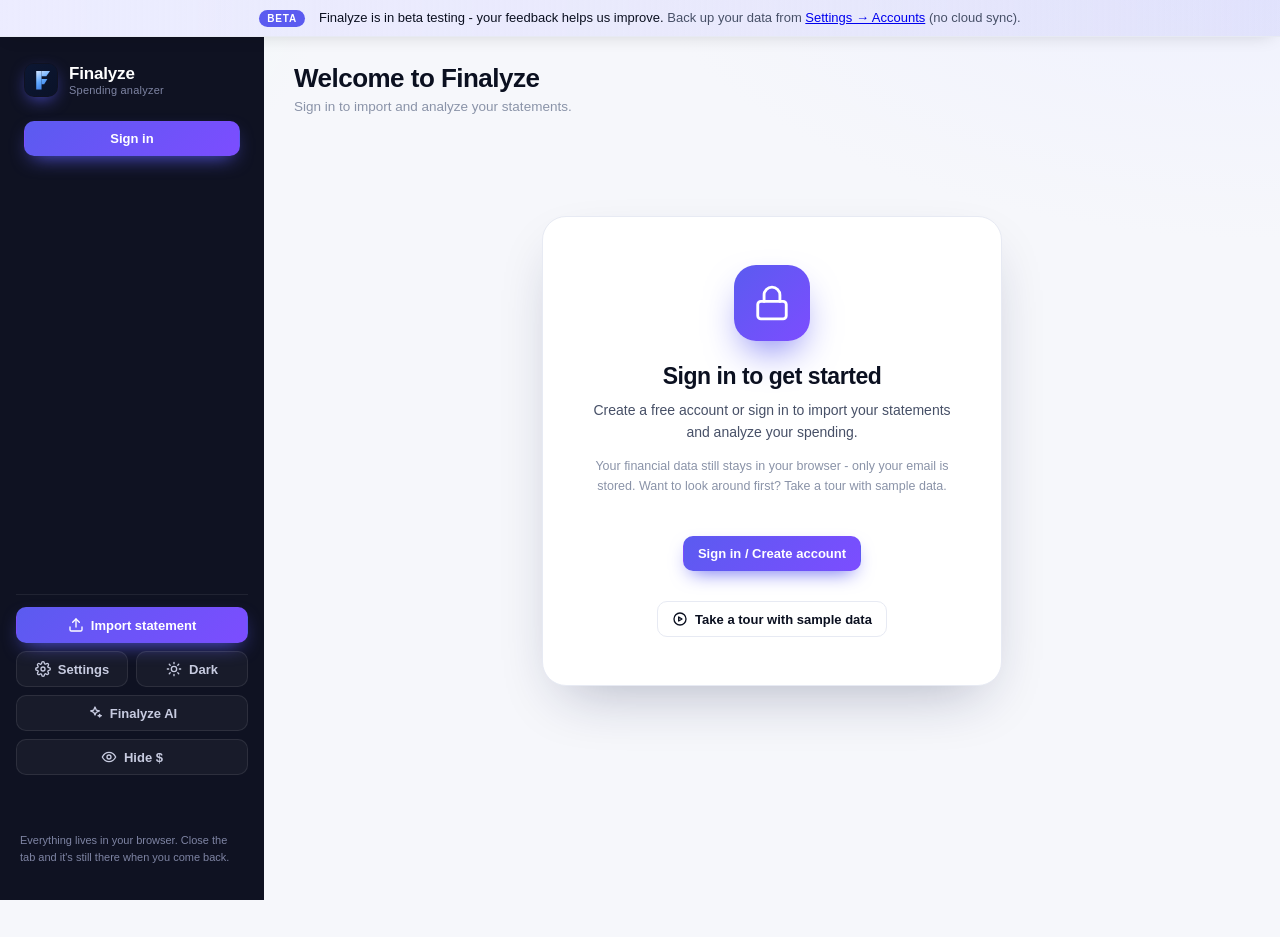
==== app/index.html @ c981ef07 "fix(charts): theme all charts on toggle + readable trend ticks (P1-2, P1-3) P1-2: cardmemberBar (and" ====
<!DOCTYPE html>
<html lang="en">
<head>
  <meta charset="UTF-8" />
  <base href="/" />
  <meta name="viewport" content="width=device-width, initial-scale=1.0" />
  <title>Finalyze - Spending Analyzer</title>
  <link rel="icon" type="image/svg+xml" href="assets/icon.svg" />
  <link rel="apple-touch-icon" href="assets/icon.svg" />
  <link rel="manifest" href="manifest.webmanifest" />
  <meta name="theme-color" content="#0a1228" />
  <meta name="description" content="Analyze your bank and credit-card spending locally in your browser. No uploads, no accounts needed to explore. Optional private AI for help with categories and questions." />
  <meta http-equiv="Content-Security-Policy" content="default-src 'self'; script-src 'self' https://cdn.jsdelivr.net https://esm.run 'wasm-unsafe-eval' 'unsafe-eval'; style-src 'self' 'unsafe-inline'; img-src 'self' data: blob:; connect-src 'self' https://*.supabase.co wss://*.supabase.co https://buy.stripe.com https://billing.stripe.com https://cdn.jsdelivr.net https://esm.run https://huggingface.co https://*.huggingface.co https://*.hf.co https://raw.githubusercontent.com; frame-src https://buy.stripe.com https://billing.stripe.com; worker-src 'self' blob:; base-uri 'self'; form-action 'self'; object-src 'none'" />
  <meta http-equiv="X-Frame-Options" content="SAMEORIGIN" />
  <meta name="referrer" content="strict-origin-when-cross-origin" />
  <meta http-equiv="Permissions-Policy" content="camera=(), microphone=(), geolocation=()" />
  <link rel="stylesheet" href="vendor/gridstack.min.css" />
  <link rel="stylesheet" href="styles.css?v=131" />
</head>
<body>
  <div id="betaBanner" class="beta-banner" hidden>
    <span class="beta-badge">Beta</span>
    <span class="beta-text">Finalyze is in beta testing - your feedback helps us improve. <span class="beta-hint">Back up your data from <a href="#" data-settings-tab="accounts">Settings → Accounts</a> (no cloud sync).</span></span>
    <button type="button" class="btn sm" id="betaTicketBtn" hidden>Submit feedback</button>
  </div>
  <div class="shell">
    <!-- ============ Sidebar ============ -->
    <aside class="sidebar">
      <a class="brand" href="/" title="Back to home">
        <span class="logo">
          <img src="assets/icon.svg" alt="Finalyze" />
        </span>
        <span class="name">Finalyze<small>Spending analyzer</small></span>
        <span class="pro-badge" id="proBadge" hidden>PRO</span>
      </a>

      <div id="accountSlotTop" class="account-slot-top"></div>

      <nav class="nav" id="nav"></nav>

      <div class="side-spacer"></div>

      <div class="side-foot">
        <label class="btn primary">
          <svg viewBox="0 0 24 24" fill="none" stroke="currentColor" stroke-width="2" stroke-linecap="round" stroke-linejoin="round"><path d="M21 15v4a2 2 0 0 1-2 2H5a2 2 0 0 1-2-2v-4"/><polyline points="17 8 12 3 7 8"/><line x1="12" y1="3" x2="12" y2="15"/></svg>
          Import statement
          <input type="file" id="fileInput" accept=".qfx,.ofx,.qbo,.csv,.pdf" multiple hidden />
        </label>
        <div class="side-actions">
          <button class="btn ghost" id="settingsBtn" title="Manage categories & widgets">
            <svg viewBox="0 0 24 24" fill="none" stroke="currentColor" stroke-width="2" stroke-linecap="round" stroke-linejoin="round"><circle cx="12" cy="12" r="3"/><path d="M19.4 15a1.65 1.65 0 0 0 .33 1.82l.06.06a2 2 0 1 1-2.83 2.83l-.06-.06a1.65 1.65 0 0 0-1.82-.33 1.65 1.65 0 0 0-1 1.51V21a2 2 0 0 1-4 0v-.09A1.65 1.65 0 0 0 9 19.4a1.65 1.65 0 0 0-1.82.33l-.06.06a2 2 0 1 1-2.83-2.83l.06-.06a1.65 1.65 0 0 0 .33-1.82 1.65 1.65 0 0 0-1.51-1H3a2 2 0 0 1 0-4h.09A1.65 1.65 0 0 0 4.6 9a1.65 1.65 0 0 0-.33-1.82l-.06-.06a2 2 0 1 1 2.83-2.83l.06.06a1.65 1.65 0 0 0 1.82.33H9a1.65 1.65 0 0 0 1-1.51V3a2 2 0 0 1 4 0v.09a1.65 1.65 0 0 0 1 1.51 1.65 1.65 0 0 0 1.82-.33l.06-.06a2 2 0 1 1 2.83 2.83l-.06.06a1.65 1.65 0 0 0-.33 1.82V9a1.65 1.65 0 0 0 1.51 1H21a2 2 0 0 1 0 4h-.09a1.65 1.65 0 0 0-1.51 1z"/></svg>
            Settings
          </button>
          <button class="btn ghost" id="themeBtn" title="Toggle theme">
            <svg id="themeIcon" viewBox="0 0 24 24" fill="none" stroke="currentColor" stroke-width="2" stroke-linecap="round" stroke-linejoin="round"><circle cx="12" cy="12" r="4"/><path d="M12 2v2M12 20v2M4.9 4.9l1.4 1.4M17.7 17.7l1.4 1.4M2 12h2M20 12h2M4.9 19.1l1.4-1.4M17.7 6.3l1.4-1.4"/></svg>
            <span id="themeLabel">Dark</span>
          </button>
        </div>
        <div id="aiSlot" class="side-actions"></div>
        <div class="side-actions">
          <button class="btn ghost" id="censorBtn" title="Hide all dollar amounts" style="flex:1">
            <svg id="censorIcon" viewBox="0 0 24 24" fill="none" stroke="currentColor" stroke-width="2" stroke-linecap="round" stroke-linejoin="round"><path d="M2 12s3.5-7 10-7 10 7 10 7-3.5 7-10 7S2 12 2 12z"/><circle cx="12" cy="12" r="3"/></svg>
            <span id="censorLabel">Hide $</span>
          </button>
        </div>
        <div id="upgradeSlot" class="upgrade-slot"></div>
        <div id="accountSlot" class="account-slot"></div>
        <p class="side-note">Everything lives in your browser. Close the tab and it's still there when you come back.</p>
      </div>
    </aside>

    <!-- ============ Main ============ -->
    <main>
      <div class="page-head">
        <div class="page-head-top">
          <button class="btn icon menu-btn" id="menuBtn" aria-label="Menu"><svg viewBox="0 0 24 24" fill="none" stroke="currentColor" stroke-width="2" stroke-linecap="round"><line x1="3" y1="6" x2="21" y2="6"/><line x1="3" y1="12" x2="21" y2="12"/><line x1="3" y1="18" x2="21" y2="18"/></svg></button>
          <a class="mobile-brand" href="/" title="Back to home">
            <span class="logo"><img src="assets/icon.svg" alt="" /></span>
            <span class="name">Finalyze</span>
          </a>
          <div class="page-head-copy">
            <h1>Spending overview</h1>
            <div class="sub" id="rangeSub">Import a bank statement to begin.</div>
          </div>
          <div class="page-head-actions">
            <button class="btn sm filters-toggle" id="filtersToggle" type="button" aria-expanded="true" hidden>
              <svg viewBox="0 0 24 24" fill="none" stroke="currentColor" stroke-width="2" stroke-linecap="round" stroke-linejoin="round"><polygon points="22 3 2 3 10 12.46 10 19 14 21 14 12.46 22 3"/></svg>
              <span id="filtersToggleLabel">Hide filters</span>
            </button>
            <button class="btn sm page-export-pdf" id="exportPdfBtn" type="button" title="Download dashboard as PDF" hidden>Export PDF</button>
          </div>
        </div>
        <div id="filterBanner" class="filter-banner" hidden></div>
        <div class="head-filters" id="headFilters" hidden>
          <div class="head-actions" id="dateControls">
            <div class="filter-group filter-group-period">
              <span class="filter-group-label">Period</span>
              <div class="filter-group-body">
                <select id="datePreset" title="Quick date range" aria-label="Quick date range">
                  <option value="">Custom range</option>
                </select>
                <div class="daterange">
                  <span class="dr-label">From</span>
                  <input type="date" id="dateFrom" title="From date" />
                  <span class="dr-sep">→</span>
                  <input type="date" id="dateTo" title="To date" />
                  <button class="btn sm" id="dateClear" title="Clear date filter">Clear dates</button>
                </div>
              </div>
            </div>
            <div class="filter-group filter-group-amount">
              <span class="filter-group-label">Amount</span>
              <div class="filter-group-body amountrange">
                <input type="number" id="amountMin" placeholder="Min" min="0" step="0.01" title="Minimum amount" />
                <span class="dr-sep">–</span>
                <input type="number" id="amountMax" placeholder="Max" min="0" step="0.01" title="Maximum amount" />
              </div>
            </div>
            <div class="filter-group filter-group-type">
              <span class="filter-group-label">Type</span>
              <div class="filter-group-body">
                <select id="flowFilter" title="Transaction type" aria-label="Transaction type">
                  <option value="all">All types</option>
                  <option value="spend">Spend only</option>
                  <option value="payment">Payments only</option>
                  <option value="refund">Refunds only</option>
                </select>
                <select id="accountFilter" title="Account" aria-label="Account" hidden></select>
              </div>
            </div>
            <div class="filter-group filter-group-tags">
              <span class="filter-group-label">Tags</span>
              <div class="filter-group-body">
                <label class="excl-toggle" id="exclTagWrap" title="Subtract business expenses and reimbursable amounts from spend totals and charts">
                  <input type="checkbox" id="exclTags" /> Exclude tagged
                </label>
              </div>
            </div>
            <div class="filter-group filter-group-actions">
              <span class="filter-group-label" aria-hidden="true">&nbsp;</span>
              <div class="filter-group-body">
                <button class="btn sm" id="txnFilterClear" title="Clear all dashboard and transaction filters">Clear filters</button>
              </div>
            </div>
          </div>
        </div>
      </div>

      <!-- Sign-in gate (shown when accounts are enabled and the user is signed out) -->
      <section id="authGate" class="dropzone" hidden>
        <div class="dz-inner">
          <span class="badge">
            <svg viewBox="0 0 24 24" fill="none" stroke="currentColor" stroke-width="1.8" stroke-linecap="round" stroke-linejoin="round"><rect x="3" y="11" width="18" height="11" rx="2"/><path d="M7 11V7a5 5 0 0 1 10 0v4"/></svg>
          </span>
          <h1>Sign in to get started</h1>
          <p>Create a free account or sign in to import your statements and analyze your spending.</p>
          <p class="muted">Your financial data still stays in your browser - only your email is stored. Want to look around first? Take a tour with sample data.</p>
          <div class="dz-actions">
            <button class="btn primary" id="gateSignIn" type="button">Sign in / Create account</button>
            <button class="btn" id="gateDemo" type="button">
              <svg viewBox="0 0 24 24" fill="none" stroke="currentColor" stroke-width="2" stroke-linecap="round" stroke-linejoin="round"><circle cx="12" cy="12" r="9"/><path d="m10 9 5 3-5 3z"/></svg>
              Take a tour with sample data
            </button>
          </div>
        </div>
      </section>

      <!-- Empty state -->
      <section id="empty" class="dropzone">
        <div class="dz-inner">
          <span class="badge">
            <svg viewBox="0 0 24 24" fill="none" stroke="currentColor" stroke-width="1.8" stroke-linecap="round" stroke-linejoin="round"><path d="M21 15v4a2 2 0 0 1-2 2H5a2 2 0 0 1-2-2v-4"/><polyline points="17 8 12 3 7 8"/><line x1="12" y1="3" x2="12" y2="15"/></svg>
          </span>
          <h1>Drop your bank export here</h1>
          <p>Drag a <code>.qfx</code>, <code>.ofx</code>, <code>.csv</code>, or <code>.pdf</code> file anywhere on this page, or use the button below.</p>
          <p class="muted">Works with exports from most banks (Amex, RBC, TD, Scotiabank, BMO, CIBC, Chase, and more). Everything stays on your machine - nothing is uploaded. Imports accumulate over time so you can compare month over month.</p>
          <div class="dz-actions">
            <label class="btn primary">
              <svg viewBox="0 0 24 24" fill="none" stroke="currentColor" stroke-width="2" stroke-linecap="round" stroke-linejoin="round"><path d="M21 15v4a2 2 0 0 1-2 2H5a2 2 0 0 1-2-2v-4"/><polyline points="17 8 12 3 7 8"/><line x1="12" y1="3" x2="12" y2="15"/></svg>
              Import statement
              <input type="file" id="fileInput2" accept=".qfx,.ofx,.qbo,.csv,.pdf" multiple hidden />
            </label>
            <button class="btn" id="demoStartBtn" type="button">
              <svg viewBox="0 0 24 24" fill="none" stroke="currentColor" stroke-width="2" stroke-linecap="round" stroke-linejoin="round"><circle cx="12" cy="12" r="9"/><path d="m10 9 5 3-5 3z"/></svg>
              Take a tour with sample data
            </button>
          </div>
          <p class="muted" style="margin-top:12px">Never used it before? The tour uses made-up April–June 2026 transactions so you can click around without importing anything real.</p>
        </div>
      </section>

      <!-- Dashboard -->
      <section id="dashboard" hidden>
        <div id="demoBanner" class="demo-banner" hidden></div>
        <div id="freeBanner" class="free-banner" hidden></div>
        <div id="sizeBanner" class="size-banner" hidden></div>
        <div id="widgets" class="grid-stack"></div>
      </section>

      <!-- Analysis (full-page views) -->
      <section id="analysis" hidden>
        <div id="analysisBody"></div>
      </section>

      <!-- Preferences -->
      <section id="prefs" hidden>
        <div class="panel span-2" id="set-category-apply">
          <div class="phead"><div><div class="eyebrow">Categories</div><h2>Changing categories</h2></div></div>
          <p class="muted" style="margin:0 0 14px">When you change a category in the transaction ledger or uncategorized queue, choose the default behavior. Bulk recategorize in the ledger always updates every selected merchant.</p>
          <label class="pref-row" for="categoryApplyMode">
            <span class="pref-label">Default when changing a category</span>
            <select id="categoryApplyMode">
              <option value="ask">Ask me each time</option>
              <option value="one">Always this transaction only</option>
              <option value="all">Always all transactions for this merchant</option>
            </select>
          </label>
        </div>

        <div class="panel span-2" id="set-categories">
          <div class="phead"><div><div class="eyebrow">Preferences</div><h2>Manage categories</h2></div></div>
          <p class="muted" style="margin:0 0 14px">Add your own categories and recolor any category. Built-in categories can be recolored; custom ones can be removed.</p>
          <div id="catManager"></div>
          <div class="add-cat">
            <input type="text" id="newCatName" placeholder="New category name" />
            <input type="color" id="newCatColor" value="#5b5bf0" />
            <select id="newCatType">
              <option value="spend">Spending</option>
              <option value="payment">Payment</option>
              <option value="refund">Refund</option>
            </select>
            <button class="btn primary" id="addCatBtn">Add category</button>
          </div>
        </div>

        <div class="panel span-2" id="set-rules">
          <div class="phead"><div><div class="eyebrow">Rules</div><h2>Auto-categorization rules <span class="pro-chip">Pro</span></h2></div><span class="hint">Run before built-in rules · drag to reorder</span></div>
          <p class="muted" style="margin:0 0 14px">Match merchant text with a regular expression and assign a category. Rules are checked top-to-bottom, before the built-in keyword rules. Merchant overrides still win.</p>
          <div id="ruleManager"></div>
        </div>

        <div class="panel span-2" id="set-sub-rules">
          <div class="phead"><div><div class="eyebrow">Rules</div><h2>Subscription rules <span class="pro-chip">Pro</span></h2></div><span class="hint">Flag recurring by keyword - any amount</span></div>
          <p class="muted" style="margin:0 0 14px">Match merchant text with a keyword or regular expression to always treat it as recurring/subscription in the Recurring widget - even when the charge amount changes each time (e.g. usage-based bills).</p>
          <div id="subRuleManager"></div>
        </div>

        <div class="panel span-2" id="set-merge-rules">
          <div class="phead"><div><div class="eyebrow">Rules</div><h2>Auto-merge rules <span class="pro-chip">Pro</span></h2></div><span class="hint">Fold matching merchants into one name</span></div>
          <p class="muted" style="margin:0 0 14px">Automatically combine differently-named merchants into a single canonical name on every import - e.g. match <code>AMZN|AMAZON</code> and merge into “Amazon”. Applies to all past and future transactions.</p>
          <div id="mergeRuleManager"></div>
        </div>

        <div class="panel span-2" id="set-cards">
          <div class="phead"><div><div class="eyebrow">Overview</div><h2>Custom cards <span class="pro-chip">Pro</span></h2></div><span class="hint">Shown in Spending overview · totalled for the selected period</span></div>
          <p class="muted" style="margin:0 0 14px">Build a KPI card from criteria on your transactions (e.g. Category is Health AND Description contains “cpap”). The card appears in the Spending overview and totals matching transactions for whatever period is selected (This Month, Last Year, a custom range…), with the period appended to its name.</p>
          <div id="cardManager"></div>
        </div>

        <div class="panel span-2" id="set-groups">
          <div class="phead"><div><div class="eyebrow">Groups</div><h2>Category groups</h2></div><span class="hint">Roll up categories for charts &amp; budgets</span></div>
          <p class="muted" style="margin:0 0 14px">Combine categories like Dining + Groceries into “Food”. Use the category chart’s Groups view to see rollups. Each category can belong to one group.</p>
          <div id="groupManager"></div>
        </div>

        <div class="panel span-2" id="set-budgets">
          <div class="phead"><div><div class="eyebrow">Budgets</div><h2>Monthly budgets</h2></div><span class="hint">Alerts when the current month exceeds the limit</span></div>
          <p class="muted" style="margin:0 0 14px">Set limits on groups (combined member spend) or individual categories not in a group.</p>
          <div id="budgetManager"></div>
        </div>

        <div class="panel" id="set-accounts">
          <div class="phead"><div><div class="eyebrow">Accounts</div><h2>Accounts &amp; storage</h2></div><span class="hint">Imports can be assigned to an account</span></div>
          <p class="muted" style="margin:0 0 14px">Track multiple cards/accounts separately. Use the account filter in the header to scope the dashboard, or "All accounts" for household totals.</p>
          <p class="muted" id="storageSize" style="margin:0 0 14px"></p>
          <div id="accountManager"></div>
          <div class="backup-row">
            <div><strong>Backup &amp; restore</strong><div class="muted">Save a JSON copy of all your data, or restore it on another browser/device. “Restore settings only” brings over your categories, rules, layout &amp; preferences without touching your current transactions.</div></div>
            <div class="backup-btns">
              <button class="btn" id="exportBtn" title="Export backup">Backup</button>
              <label class="btn" title="Restore everything from a backup (replaces current data)">Restore<input type="file" id="importInput" accept=".json" hidden /></label>
              <label class="btn" title="Restore only settings &amp; layout from a backup, keeping your current transactions">Restore settings only<input type="file" id="importSettingsInput" accept=".json" hidden /></label>
            </div>
          </div>
        </div>

        <div class="panel span-2" id="set-merchants">
          <div class="phead"><div><div class="eyebrow">Merchants</div><h2>Merge merchants</h2></div><span class="hint">Tick two or more, then merge</span></div>
          <p class="muted" style="margin:0 0 14px">Group differently-named merchants into one. The merge is remembered, so future imports with any of the old names roll up automatically.</p>
          <div id="mergeManager"></div>
        </div>

        <div class="panel span-2" id="set-cardmembers">
          <div class="phead"><div><div class="eyebrow">Cardmembers</div><h2>Merge cardmembers</h2></div><span class="hint">Tick two or more, then merge</span></div>
          <p class="muted" style="margin:0 0 14px">Combine duplicate cardholder names (e.g. “JOHN DOE” and “JOHN D”). Merges are remembered and applied to charts, filters, and the cardmember breakdown.</p>
          <div id="cmMergeManager"></div>
        </div>

        <div class="panel span-2" id="set-layout">
          <div class="phead"><div><div class="eyebrow">Layout</div><h2>Show, hide &amp; reorder widgets</h2></div><span class="hint">Drag &amp; resize on the dashboard · reorder here</span></div>
          <div id="widgetManager"></div>
        </div>

        <div class="panel" id="set-tours">
          <div class="phead"><div><div class="eyebrow">Help</div><h2>Guided tours</h2></div></div>
          <p class="muted" style="margin:0 0 14px">Replay the walkthroughs anytime.</p>
          <div class="tour-actions">
            <button class="btn" id="replayDashTour" type="button">Replay dashboard tour</button>
            <button class="btn" id="replaySettingsTour" type="button">Replay settings tour</button>
          </div>
        </div>

        <div class="panel danger-zone" id="set-danger">
          <div class="phead"><div><div class="eyebrow">Danger zone</div><h2>Clear data</h2></div></div>
          <p class="muted" style="margin:0 0 14px">Export a backup first if you might want any of this back.</p>
          <div class="danger-actions">
            <div class="danger-opt">
              <div><strong>Clear transactions only</strong><div class="muted">Removes imported transactions, keeps all your settings (categories, rules, budgets, custom cards, accounts, layout).</div></div>
              <button class="btn ghost danger" id="clearTxnBtn" title="Clear transactions only">Clear transactions</button>
            </div>
            <div class="danger-opt">
              <div><strong>Clear everything</strong><div class="muted">Removes all transactions and every saved setting from this device.</div></div>
              <button class="btn ghost danger" id="clearBtn" title="Clear all data">Clear all data</button>
            </div>
          </div>
        </div>
      </section>
    </main>
  </div>

  <div id="toast" class="toast"></div>

  <!-- Generic modal (merchant drill-down, import account prompt) -->
  <div id="modal" class="modal" hidden>
    <div class="modal-backdrop" id="modalBackdrop"></div>
    <div class="modal-panel" role="dialog" aria-modal="true">
      <button class="icon-btn modal-close" id="modalClose" title="Close">×</button>
      <div id="modalBody"></div>
    </div>
  </div>

  <script src="vendor/chart.umd.js"></script>
  <script src="vendor/gridstack.min.js"></script>
  <script src="vendor/pdf.min.js"></script>
  <script src="js/escape.js?v=1"></script>
  <script src="js/config.js?v=53"></script>
  <script src="js/referral.js?v=1"></script>
  <script src="js/auth.js?v=22"></script>
  <script src="js/idb.js?v=15"></script>
  <script src="js/parse.js?v=18"></script>
  <script src="js/pdfparse.js?v=6"></script>
  <script src="js/categorize.js?v=42"></script>
  <script src="js/store.js?v=50"></script>
  <script src="js/analyze.js?v=53"></script>
  <script src="js/charts.js?v=60"></script>
  <script src="js/export-pdf.js?v=13"></script>
  <script src="js/app.js?v=146"></script>
  <script src="js/account.js?v=58"></script>
  <script src="js/ai.js?v=25"></script>
  <script src="js/chat.js?v=27"></script>
  <script src="js/aiui.js?v=29"></script>
  <script src="js/demo.js?v=66"></script>
  <script src="js/tickets.js?v=2"></script>
</body>
</html>
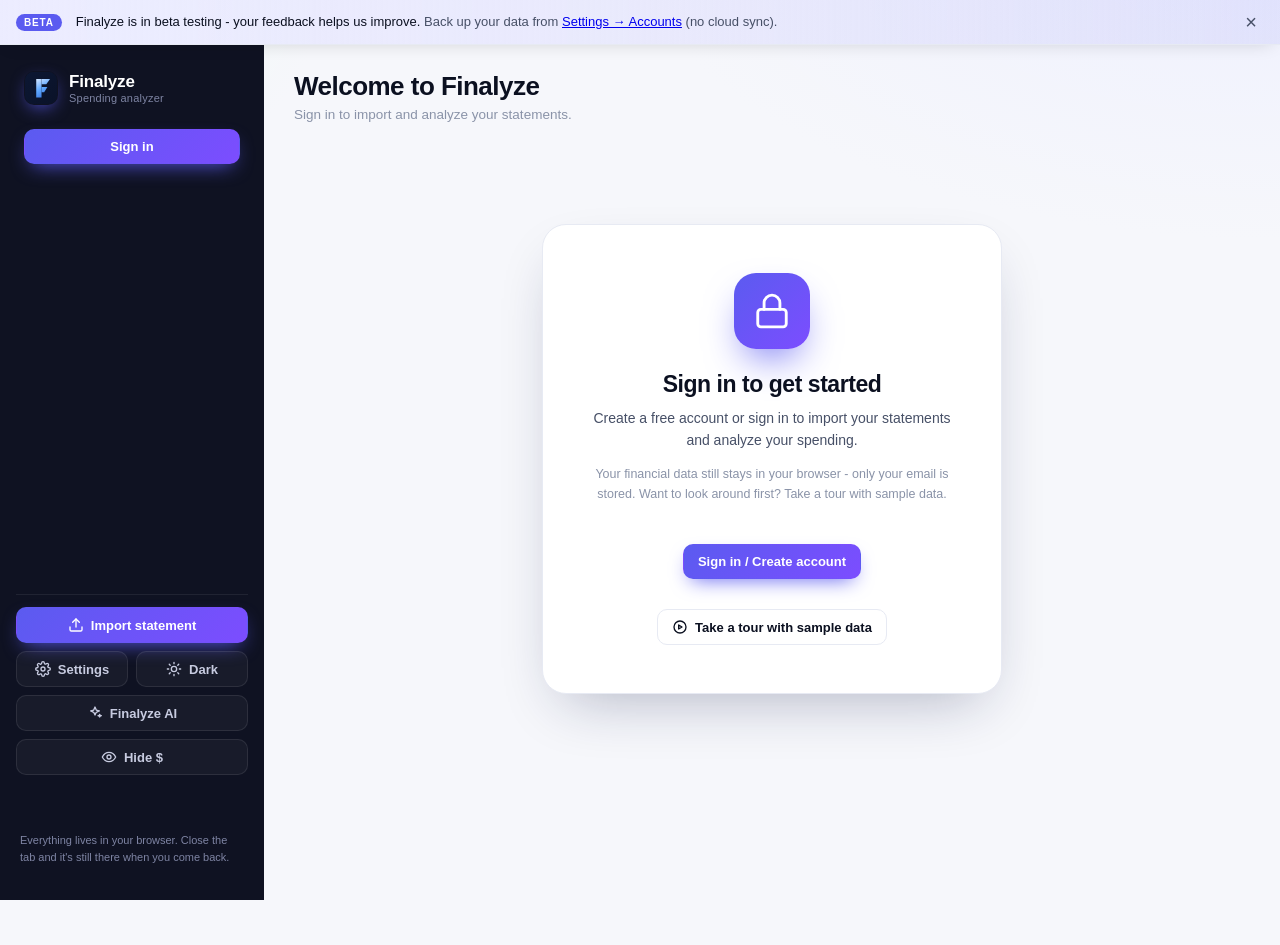
==== commit 5da4ca28: "fix(mobile): paginate ledger in 25-row batches; dismissible one-line banner (P1-1) (c) The mobile le" ====
--- a/app/index.html
+++ b/app/index.html
@@ -15,13 +15,14 @@
   <meta name="referrer" content="strict-origin-when-cross-origin" />
   <meta http-equiv="Permissions-Policy" content="camera=(), microphone=(), geolocation=()" />
   <link rel="stylesheet" href="vendor/gridstack.min.css" />
-  <link rel="stylesheet" href="styles.css?v=131" />
+  <link rel="stylesheet" href="styles.css?v=132" />
 </head>
 <body>
   <div id="betaBanner" class="beta-banner" hidden>
     <span class="beta-badge">Beta</span>
-    <span class="beta-text">Finalyze is in beta testing - your feedback helps us improve. <span class="beta-hint">Back up your data from <a href="#" data-settings-tab="accounts">Settings → Accounts</a> (no cloud sync).</span></span>
+    <span class="beta-text" id="betaText" title="Finalyze is in beta testing - your feedback helps us improve. Back up your data from Settings → Accounts (no cloud sync).">Finalyze is in beta testing - your feedback helps us improve. <span class="beta-hint">Back up your data from <a href="#" data-settings-tab="accounts">Settings → Accounts</a> (no cloud sync).</span></span>
     <button type="button" class="btn sm" id="betaTicketBtn" hidden>Submit feedback</button>
+    <button type="button" class="beta-dismiss" id="betaDismiss" aria-label="Dismiss beta banner" title="Dismiss">×</button>
   </div>
   <div class="shell">
     <!-- ============ Sidebar ============ -->
@@ -354,12 +355,12 @@
   <script src="js/analyze.js?v=53"></script>
   <script src="js/charts.js?v=60"></script>
   <script src="js/export-pdf.js?v=13"></script>
-  <script src="js/app.js?v=146"></script>
+  <script src="js/app.js?v=147"></script>
   <script src="js/account.js?v=58"></script>
   <script src="js/ai.js?v=25"></script>
   <script src="js/chat.js?v=27"></script>
   <script src="js/aiui.js?v=29"></script>
   <script src="js/demo.js?v=66"></script>
-  <script src="js/tickets.js?v=2"></script>
+  <script src="js/tickets.js?v=3"></script>
 </body>
 </html>
